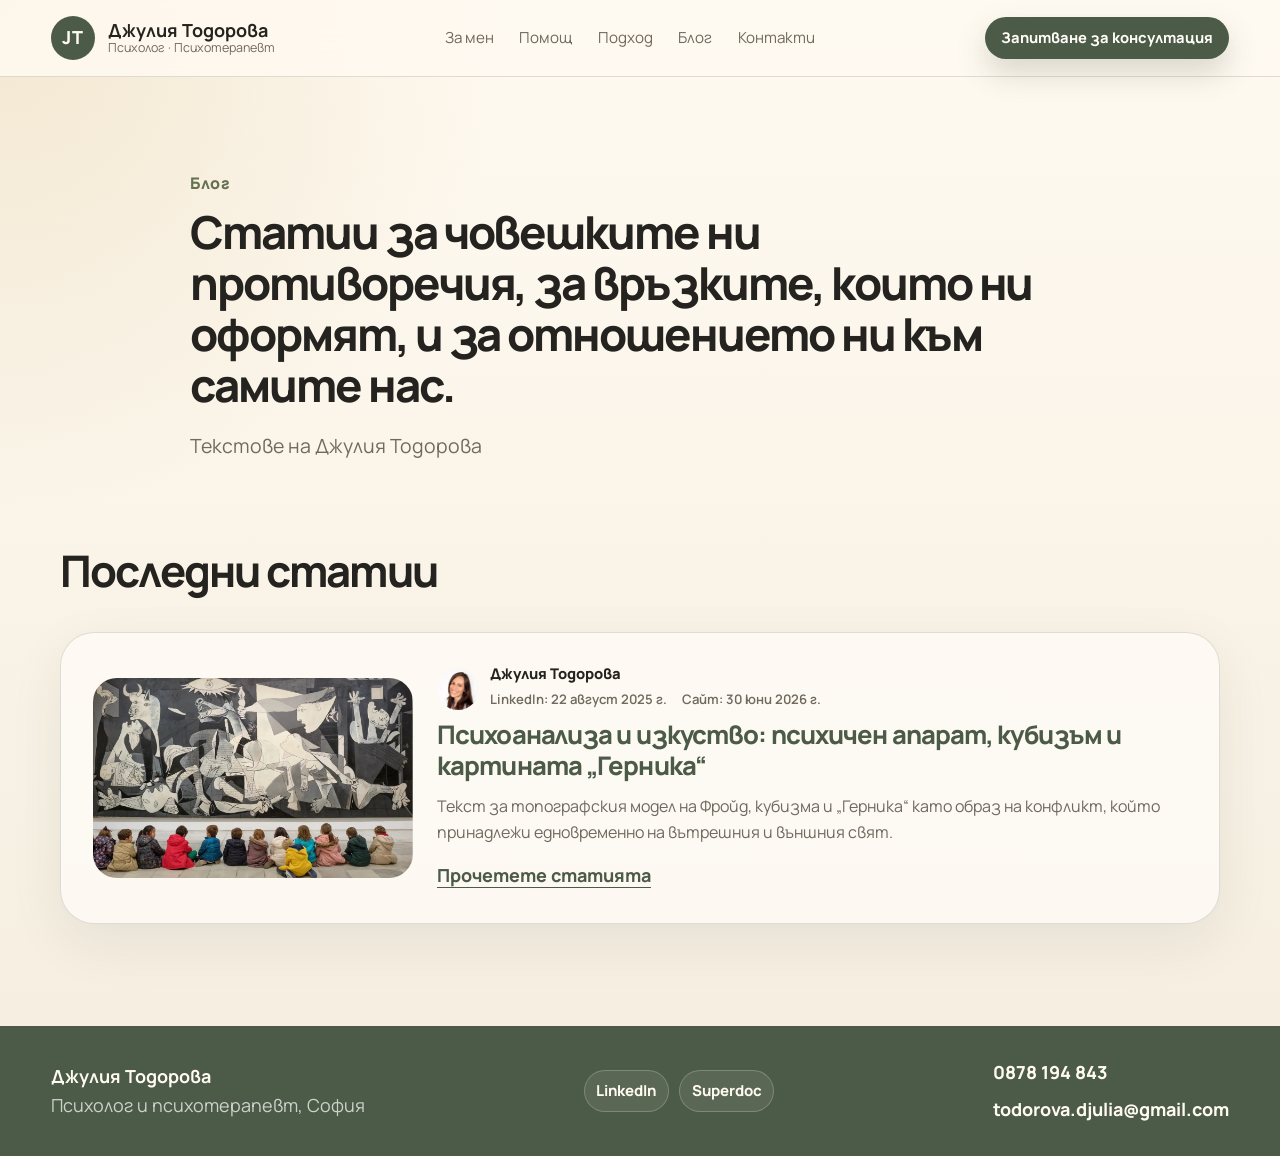
==== blog/index.html @ 46314ea3 "Add blog and first article" ====
<!doctype html>
<html lang="bg">
  <head>
    <meta charset="UTF-8" />
    <meta name="viewport" content="width=device-width, initial-scale=1.0" />
    <title>Блог | Джулия Тодорова</title>
    <meta
      name="description"
      content="Текстове на Джулия Тодорова за човешките ни противоречия, връзките, които ни оформят, и отношението ни към самите нас."
    />
    <meta name="robots" content="index, follow" />
    <meta name="theme-color" content="#e9deca" />
    <link rel="canonical" href="https://www.juliatodorova.bg/blog/" />

    <meta property="og:type" content="website" />
    <meta property="og:locale" content="bg_BG" />
    <meta property="og:site_name" content="Джулия Тодорова" />
    <meta property="og:url" content="https://www.juliatodorova.bg/blog/" />
    <meta property="og:title" content="Блог | Джулия Тодорова" />
    <meta
      property="og:description"
      content="Текстове на Джулия Тодорова за човешките ни противоречия, връзките, които ни оформят, и отношението ни към самите нас."
    />
    <meta property="og:image" content="https://www.juliatodorova.bg/assets/blog/guernica-children-featured.webp" />
    <meta property="og:image:alt" content="Деца пред картината Герника на Пабло Пикасо" />
    <meta name="twitter:card" content="summary_large_image" />

    <link rel="preconnect" href="https://fonts.googleapis.com" />
    <link rel="preconnect" href="https://fonts.gstatic.com" crossorigin />
    <link href="https://fonts.googleapis.com/css2?family=Manrope:wght@400;500;600;700;800&display=swap" rel="stylesheet" />
    <link rel="stylesheet" href="../styles.css?v=20260630-blog" />

    <script type="application/ld+json">
      {
        "@context": "https://schema.org",
        "@type": "CollectionPage",
        "@id": "https://www.juliatodorova.bg/blog/#webpage",
        "url": "https://www.juliatodorova.bg/blog/",
        "name": "Блог | Джулия Тодорова",
        "description": "Текстове на Джулия Тодорова за човешките ни противоречия, връзките, които ни оформят, и отношението ни към самите нас.",
        "isPartOf": {
          "@type": "WebSite",
          "name": "Джулия Тодорова",
          "url": "https://www.juliatodorova.bg/"
        }
      }
    </script>
  </head>

  <body>
    <a class="skip-link" href="#main">Към съдържанието</a>

    <header class="site-header" aria-label="Основна навигация">
      <a class="brand" href="/" aria-label="Начало">
        <span class="brand-mark">JT</span>
        <span>
          <strong>Джулия Тодорова</strong>
          <small>Психолог · Психотерапевт</small>
        </span>
      </a>

      <nav class="nav-links" aria-label="Навигация">
        <a href="/#za-men">За мен</a>
        <a href="/#pomosht">Помощ</a>
        <a href="/#podhod">Подход</a>
        <a href="/blog/" aria-current="page">Блог</a>
        <a href="/#kontakti">Контакти</a>
      </nav>

      <a class="btn btn-small" href="tel:+359878194843">Запитване за консултация</a>
    </header>

    <main id="main">
      <section class="section-shell blog-hero">
        <p class="eyebrow">Блог</p>
        <h1>Статии за човешките ни противоречия, за връзките, които ни оформят, и за отношението ни към самите нас.</h1>
        <p>
          Текстове на Джулия Тодорова
        </p>
      </section>

      <section class="section-shell blog-list-section" aria-label="Последни статии">
        <div class="section-heading">
          <h2>Последни статии</h2>
        </div>

        <article class="article-card">
          <a class="article-card-image" href="/blog/psihoanaliza-izkustvo-psihichen-aparat-kubizam-gernika/" aria-label="Психоанализа и изкуство: психичен апарат, кубизъм и картината Герника">
            <img
              src="../assets/blog/guernica-children-featured.webp"
              alt="Деца пред картината Герника на Пабло Пикасо"
              width="1200"
              height="779"
              loading="lazy"
            />
          </a>
          <div class="article-card-copy">
            <div class="article-card-byline">
              <img
                src="../assets/julia-todorova-razkazhimi.jpg"
                alt="Джулия Тодорова"
                width="800"
                height="1200"
                loading="lazy"
              />
              <div>
                <p>Джулия Тодорова</p>
                <span>LinkedIn: 22 август 2025 г.</span>
                <span>Сайт: 30 юни 2026 г.</span>
              </div>
            </div>
            <h3>
              <a href="/blog/psihoanaliza-izkustvo-psihichen-aparat-kubizam-gernika/">
                Психоанализа и изкуство: психичен апарат, кубизъм и картината „Герника“
              </a>
            </h3>
            <p>
              Текст за топографския модел на Фройд, кубизма и „Герника“ като образ
              на конфликт, който принадлежи едновременно на вътрешния и външния свят.
            </p>
            <a class="text-link" href="/blog/psihoanaliza-izkustvo-psihichen-aparat-kubizam-gernika/">Прочетете статията</a>
          </div>
        </article>
      </section>
    </main>

    <footer class="site-footer">
      <div>
        <strong>Джулия Тодорова</strong>
        <span>Психолог и психотерапевт, София</span>
      </div>

      <nav class="footer-social" aria-label="Профили на Джулия Тодорова">
        <a href="https://www.linkedin.com/in/julia-todorova-a5bbb656" target="_blank" rel="noopener" aria-label="LinkedIn профил на Джулия Тодорова">
          <span>LinkedIn</span>
        </a>
        <a href="https://superdoc.bg/lekar/dzhulia-todorova" target="_blank" rel="noopener" aria-label="Superdoc профил на Джулия Тодорова">
          <span>Superdoc</span>
        </a>
      </nav>

      <div class="footer-contact">
        <a href="tel:+359878194843" aria-label="Телефон 0878 194 843"><span>0878 194 843</span></a>
        <a href="mailto:todorova.djulia@gmail.com" aria-label="Имейл todorova.djulia@gmail.com"><span>todorova.djulia@gmail.com</span></a>
      </div>
    </footer>

    <a class="mobile-call" href="tel:+359878194843" aria-label="Запитване за консултация">Запитване за консултация</a>
  </body>
</html>
---- styles.css ----
:root {
  --cream: #f4eddf;
  --cream-2: #fffaf1;
  --beige: #e8ddca;
  --sage: #78866b;
  --sage-dark: #4c5b47;
  --olive: #657252;
  --gold: #c8a45d;
  --charcoal: #25231f;
  --muted: #70695e;
  --line: rgba(76, 91, 71, 0.18);
  --white: #fffdf8;
  --shadow: 0 24px 70px rgba(56, 48, 38, 0.14);
  --radius-xl: 34px;
  --radius-lg: 24px;
  --radius-md: 16px;
  font-family: Manrope, ui-sans-serif, system-ui, -apple-system, BlinkMacSystemFont, "Segoe UI", sans-serif;
}

* { box-sizing: border-box; }

html {
  scroll-behavior: smooth;
}

body {
  margin: 0;
  color: var(--charcoal);
  background:
    radial-gradient(circle at top left, rgba(200, 164, 93, 0.22), transparent 32rem),
    linear-gradient(180deg, var(--cream-2), var(--cream));
  font-size: 18px;
  line-height: 1.62;
}

img { max-width: 100%; display: block; }
a { color: inherit; }

.skip-link {
  position: absolute;
  left: -999px;
  top: 1rem;
  padding: .6rem 1rem;
  background: var(--charcoal);
  color: white;
  border-radius: 999px;
  z-index: 100;
}
.skip-link:focus { left: 1rem; }

.site-header {
  position: sticky;
  top: 0;
  z-index: 20;
  display: flex;
  align-items: center;
  justify-content: space-between;
  gap: 1.2rem;
  padding: 1rem clamp(1rem, 4vw, 3.5rem);
  background: rgba(255, 250, 241, 0.84);
  backdrop-filter: blur(18px);
  border-bottom: 1px solid var(--line);
}

.brand {
  display: inline-flex;
  align-items: center;
  gap: .8rem;
  text-decoration: none;
  min-width: max-content;
}

.brand-mark {
  width: 44px;
  height: 44px;
  display: grid;
  place-items: center;
  border-radius: 50%;
  background: var(--sage-dark);
  color: var(--cream-2);
  font-weight: 800;
  letter-spacing: .04em;
}

.brand strong,
.brand small {
  display: block;
  line-height: 1.2;
}
.brand small { color: var(--muted); font-size: .78rem; }

.nav-links {
  display: flex;
  gap: clamp(.8rem, 2vw, 1.8rem);
  color: var(--muted);
  font-size: .95rem;
}
.nav-links a {
  text-decoration: none;
}
.nav-links a:hover { color: var(--sage-dark); }

.section-shell {
  width: min(1160px, calc(100% - 2rem));
  margin: 0 auto;
}

.hero {
  display: grid;
  grid-template-columns: minmax(0, 1.04fr) minmax(320px, .86fr);
  column-gap: clamp(2rem, 6vw, 5rem);
  row-gap: 1.6rem;
  align-items: start;
  padding: clamp(3rem, 7vw, 6rem) 0 3rem;
}

.eyebrow {
  display: block;
  margin: 0 0 .85rem;
  color: var(--olive);
  font-weight: 800;
  letter-spacing: .045em;
  text-transform: none;
  font-size: 1rem;
  line-height: 1.3;
}

h1, h2, h3 {
  margin: 0;
  line-height: 1.12;
  letter-spacing: -0.045em;
}

h1 {
  max-width: 760px;
  font-size: clamp(1.85rem, 3.55vw, 3.35rem);
  font-weight: 760;
}

h2 {
  font-size: clamp(1.9rem, 3.4vw, 3rem);
  font-weight: 740;
}

h3 {
  font-size: clamp(1.32rem, 1.8vw, 1.58rem);
  line-height: 1.22;
  letter-spacing: -0.035em;
  font-weight: 760;
}

.hero-text {
  max-width: 680px;
  margin: 1.3rem 0 0;
  color: var(--muted);
  font-size: clamp(1.05rem, 1.75vw, 1.2rem);
  line-height: 1.58;
}

.hero-text p {
  margin: 0;
}

.hero-text p + p {
  margin-top: .85rem;
}

.hero-actions,
.contact-actions {
  display: flex;
  gap: .9rem;
  flex-wrap: wrap;
  align-items: center;
  margin-top: 2rem;
}

.btn {
  display: inline-flex;
  justify-content: center;
  align-items: center;
  min-height: 52px;
  padding: .85rem 1.25rem;
  border-radius: 999px;
  background: var(--sage-dark);
  color: var(--white);
  text-decoration: none;
  font-weight: 750;
  box-shadow: 0 14px 30px rgba(76, 91, 71, .22);
  transition: transform .2s ease, box-shadow .2s ease, background .2s ease;
}
.btn:hover {
  transform: translateY(-2px);
  background: #3f4d3b;
  box-shadow: 0 18px 40px rgba(76, 91, 71, .26);
}
.btn-small {
  min-height: 42px;
  padding: .55rem 1rem;
  font-size: .92rem;
}
.btn-ghost {
  background: rgba(255, 253, 248, .72);
  color: var(--sage-dark);
  border: 1px solid var(--line);
  box-shadow: none;
}
.btn-ghost:hover {
  background: var(--white);
  color: var(--sage-dark);
  border-color: rgba(76, 91, 71, .34);
}

.quick-info {
  grid-column: 1;
  grid-row: 2;
  display: grid;
  gap: .65rem;
  max-width: 620px;
  margin: 0;
  padding: 1.05rem 1.15rem;
  border-left: 3px solid var(--sage);
  border-radius: 0 var(--radius-lg) var(--radius-lg) 0;
  background: rgba(255, 253, 248, .48);
}
.quick-info div {
  display: grid;
  grid-template-columns: 135px 1fr;
  gap: 1rem;
  align-items: baseline;
}
.quick-info dt {
  color: var(--sage-dark);
  font-weight: 800;
  font-size: .86rem;
}
.quick-info dd {
  margin: 0;
  color: var(--muted);
  font-size: .96rem;
}
.hero-points {
  grid-column: 2;
  grid-row: 2;
  display: grid;
  gap: .55rem;
  width: min(100%, 430px);
  margin: 0 0 0 auto;
  padding: 0;
  list-style: none;
  color: var(--sage-dark);
  font-size: 1rem;
  font-weight: 760;
}
.hero-points li {
  display: inline-flex;
  align-items: center;
  gap: .45rem;
}
.hero-points li::before {
  content: "";
  width: .42rem;
  height: .42rem;
  border-radius: 50%;
  background: var(--gold);
}

.hero-media {
  grid-column: 2;
  grid-row: 1;
  position: relative;
  isolation: isolate;
  align-self: start;
  padding-top: clamp(3.15rem, 5vw, 4.6rem);
}
.hero-media::before {
  content: "";
  position: absolute;
  inset: 9% -8% -6% 12%;
  z-index: -1;
  border-radius: 44% 56% 48% 52%;
  background: linear-gradient(135deg, rgba(120, 134, 107, .32), rgba(200, 164, 93, .22));
}
.hero-media img,
.portrait-stack img,
.contact-card img {
  border-radius: var(--radius-xl);
  box-shadow: var(--shadow);
}
.hero-media img {
  width: min(100%, 430px);
  height: clamp(480px, 39vw, 540px);
  margin-left: auto;
  margin-top: clamp(-3.2rem, -3.8vw, -2.1rem);
  object-fit: cover;
  object-position: center top;
}
.split-section {
  display: grid;
  grid-template-columns: .82fr 1fr;
  gap: clamp(2rem, 6vw, 5rem);
  align-items: center;
  padding: clamp(4rem, 8vw, 7rem) 0;
}
.split-section.reverse { grid-template-columns: 1fr .82fr; }
.split-section p:not(.eyebrow) {
  color: var(--muted);
  font-size: clamp(1.03rem, 1.35vw, 1.16rem);
}

.portrait-stack img {
  width: 100%;
  aspect-ratio: 1 / 1.08;
}

.about-section {
  padding: clamp(4rem, 8vw, 7rem) 0;
}

.about-card {
  display: grid;
  gap: clamp(1.7rem, 3.2vw, 2.7rem);
  max-width: none;
  padding: clamp(1.6rem, 3vw, 2.6rem);
  border: 1px solid var(--line);
  border-radius: var(--radius-xl);
  background: rgba(255, 253, 248, .68);
  box-shadow: 0 18px 54px rgba(56, 48, 38, .08);
}

.about-copy {
  max-width: 840px;
}

.about-copy h2 {
  max-width: 760px;
  font-size: clamp(1.95rem, 3vw, 2.85rem);
}

.about-copy p:not(.eyebrow) {
  max-width: 780px;
  color: var(--muted);
  font-size: clamp(1rem, 1.18vw, 1.12rem);
}

.about-details {
  display: grid;
  gap: clamp(1.35rem, 2.5vw, 2rem);
  max-width: 980px;
  padding-top: .35rem;
}

.about-block {
  padding-top: clamp(1.2rem, 2vw, 1.65rem);
  border-top: 1px solid rgba(76, 91, 71, .16);
}

.about-details h3 {
  max-width: 760px;
  margin: 0;
  color: var(--sage-dark);
  font-size: clamp(1.12rem, 1.45vw, 1.32rem);
  line-height: 1.28;
  letter-spacing: -0.025em;
}

.about-details .check-list {
  margin-top: .9rem;
  gap: .68rem;
  max-width: 840px;
}

.about-details a {
  color: var(--sage-dark);
  font-weight: 760;
  text-decoration: none;
}

.check-list {
  display: grid;
  gap: .75rem;
  margin: 1.6rem 0 0;
  padding: 0;
  list-style: none;
}
.check-list li {
  position: relative;
  padding-left: 1.7rem;
  color: var(--muted);
}
.check-list li::before {
  content: "";
  position: absolute;
  left: 0;
  top: .6rem;
  width: .62rem;
  height: .62rem;
  border-radius: 50%;
  background: var(--gold);
}

.section-heading {
  max-width: 820px;
  margin-bottom: 2.3rem;
}
.section-heading.centered {
  margin-left: auto;
  margin-right: auto;
  text-align: center;
}
.section-heading p:not(.eyebrow) {
  color: var(--muted);
  font-size: clamp(1.05rem, 1.55vw, 1.22rem);
  line-height: 1.65;
}

.cards-grid {
  display: grid;
  grid-template-columns: repeat(3, 1fr);
  gap: 1rem;
}
.service-card,
.testimonial-card,
.quote-panel {
  padding: clamp(1.45rem, 2.2vw, 1.9rem);
  border-radius: var(--radius-lg);
  background: rgba(255, 253, 248, .68);
  border: 1px solid var(--line);
}
.service-card {
  min-height: 230px;
  transition: transform .2s ease, box-shadow .2s ease;
}
.service-card:hover {
  transform: translateY(-4px);
  box-shadow: 0 18px 46px rgba(56, 48, 38, .10);
}
.service-card h3 {
  color: var(--sage-dark);
  max-width: 92%;
}
.service-card p {
  color: var(--muted);
  margin: 1rem 0 0;
  font-size: 1rem;
  line-height: 1.58;
}

.support-section {
  padding-top: clamp(4rem, 8vw, 7rem);
}
.support-section .section-heading {
  max-width: 980px;
}
.support-map {
  display: flex;
  flex-wrap: wrap;
  justify-content: center;
  gap: .75rem;
  width: 100%;
  margin: 0;
  padding: clamp(1.1rem, 2vw, 1.5rem);
  list-style: none;
  border: 1px solid var(--line);
  border-radius: var(--radius-xl);
  background:
    radial-gradient(circle at 18% 10%, rgba(255, 250, 241, .36), transparent 28rem),
    linear-gradient(135deg, rgba(120, 134, 107, .32), rgba(76, 91, 71, .2));
}
.support-map li {
  display: inline-flex;
  align-items: center;
  min-height: 44px;
  padding: .62rem .95rem;
  border: 1px solid rgba(76, 91, 71, .16);
  border-radius: 999px;
  background: rgba(255, 253, 248, .74);
  color: var(--sage-dark);
  font-weight: 400;
  line-height: 1.25;
  box-shadow: 0 10px 28px rgba(56, 48, 38, .06);
}
.support-map li:nth-child(3n) {
  background: rgba(244, 237, 223, .72);
}
.support-map li:nth-child(4n) {
  color: var(--charcoal);
}
.support-map li:nth-child(5n) {
  border-color: rgba(200, 164, 93, .34);
}

.approach-section {
  margin: clamp(4rem, 8vw, 7rem) 0 0;
  padding: clamp(4rem, 7vw, 6.5rem) 0;
  background: linear-gradient(135deg, rgba(76, 91, 71, .10), rgba(200, 164, 93, .13));
  border-block: 1px solid var(--line);
}
.approach-card {
  display: grid;
  grid-template-columns: minmax(0, .86fr) minmax(0, 1.14fr);
  gap: clamp(2rem, 5vw, 4.5rem);
  align-items: start;
}
.approach-heading {
  position: sticky;
  top: 6rem;
}
.approach-heading h2 {
  max-width: 650px;
  font-size: clamp(2rem, 3.2vw, 3.2rem);
}
.approach-quote {
  position: relative;
  margin-top: 1.45rem;
  padding: clamp(1.55rem, 2.4vw, 2.15rem);
  border-radius: var(--radius-lg);
  background: var(--sage-dark);
  color: var(--cream-2);
  box-shadow: 0 18px 46px rgba(56, 48, 38, .12);
}
.approach-quote::before {
  content: "“";
  position: absolute;
  top: .45rem;
  left: 1rem;
  color: rgba(255, 250, 241, .24);
  font-size: 3.2rem;
  line-height: 1;
  font-weight: 800;
}
.approach-quote blockquote {
  position: relative;
  margin: 0;
  font-size: clamp(1.08rem, 1.35vw, 1.28rem);
  font-weight: 600;
  line-height: 1.52;
  letter-spacing: -0.018em;
}
.approach-copy {
  display: grid;
  gap: 1rem;
  max-width: 760px;
  padding: clamp(1.2rem, 2vw, 1.8rem);
  border: 1px solid rgba(76, 91, 71, .14);
  border-radius: var(--radius-xl);
  background: rgba(255, 253, 248, .52);
}
.approach-copy p {
  margin: 0;
  color: var(--muted);
  font-size: clamp(1rem, 1.12vw, 1.1rem);
  line-height: 1.72;
}

.testimonials-section { padding: clamp(4rem, 8vw, 7rem) 0; }
.note { font-size: .92rem; opacity: .78; }
.testimonial-grid {
  display: grid;
  grid-template-columns: repeat(4, 1fr);
  gap: 1rem;
}
.testimonial-card {
  position: relative;
  padding-top: 2.4rem;
}
.testimonial-card::before {
  content: "“";
  position: absolute;
  top: .5rem;
  left: 1.15rem;
  font-family: Manrope, sans-serif;
  font-size: 3.5rem;
  line-height: 1;
  color: rgba(120, 134, 107, .28);
}
.testimonial-card p {
  color: var(--muted);
  margin-top: 0;
  font-size: 1rem;
  line-height: 1.58;
}
.testimonial-card strong {
  color: var(--sage-dark);
  font-size: 1.08rem;
}

.contact-section { padding-bottom: 4rem; }
.contact-card {
  display: grid;
  grid-template-columns: 1fr;
  gap: 1.4rem;
  align-items: start;
  padding: clamp(1rem, 3vw, 2rem);
  border: 1px solid var(--line);
  border-radius: calc(var(--radius-xl) + 10px);
  background: rgba(255, 253, 248, .72);
  box-shadow: var(--shadow);
}
.cabinet-photo {
  margin: 0;
}
.contact-card .cabinet-photo img {
  width: 100%;
  height: auto;
  object-fit: initial;
  background: transparent;
}
.text-link {
  color: var(--sage-dark);
  font-weight: 750;
  text-underline-offset: .25em;
}
.contact-details {
  margin-top: 1.5rem;
  color: var(--muted);
}
.contact-details p { margin: .45rem 0; }
.external-links {
  display: flex;
  gap: 1rem;
  flex-wrap: wrap;
  margin-top: 1.25rem;
}
.external-links a {
  color: var(--sage-dark);
  font-weight: 750;
  text-decoration: none;
  transition: font-weight .18s ease, color .18s ease;
}
.external-links a:hover {
  color: var(--charcoal);
  font-weight: 850;
}

.map-wrap {
  margin-top: 1.2rem;
  overflow: hidden;
  border-radius: var(--radius-xl);
  border: 1px solid var(--line);
  min-height: 370px;
  background: var(--beige);
}
.map-wrap iframe {
  width: 100%;
  min-height: 370px;
  border: 0;
  display: block;
}

.blog-hero {
  max-width: 900px;
  padding: clamp(3.5rem, 8vw, 6rem) 0 clamp(2.5rem, 5vw, 4rem);
}
.blog-hero h1 {
  max-width: 860px;
}
.blog-hero p:not(.eyebrow) {
  max-width: 760px;
  color: var(--muted);
  font-size: clamp(1.05rem, 1.55vw, 1.22rem);
  line-height: 1.68;
}
.blog-list-section {
  padding-bottom: clamp(4rem, 8vw, 7rem);
}
.article-card {
  display: grid;
  grid-template-columns: minmax(220px, 320px) minmax(0, 1fr);
  gap: 1.5rem;
  align-items: center;
  padding: clamp(1.35rem, 2.5vw, 2rem);
  border: 1px solid var(--line);
  border-radius: var(--radius-xl);
  background: rgba(255, 253, 248, .72);
  box-shadow: 0 18px 54px rgba(56, 48, 38, .08);
}
.article-card-image {
  display: block;
  overflow: hidden;
  border-radius: var(--radius-lg);
  background: var(--beige);
}
.article-card-image img {
  display: block;
  width: 100%;
  aspect-ratio: 16 / 10;
  height: auto;
  object-fit: cover;
}
.article-card-copy .text-link {
  display: inline-flex;
  margin-top: 1rem;
}
.article-card h3 {
  max-width: 820px;
  margin-top: .45rem;
  color: var(--sage-dark);
  font-size: clamp(1.28rem, 2vw, 1.72rem);
}
.article-card h3 a {
  text-decoration: none;
}
.article-card p {
  max-width: 760px;
  margin: .75rem 0 0;
  color: var(--muted);
  font-size: 1rem;
  line-height: 1.62;
}
.article-card-byline {
  display: flex;
  align-items: center;
  gap: .7rem;
  color: var(--muted);
}
.article-card-byline img {
  width: 42px;
  height: 42px;
  flex: 0 0 auto;
  border-radius: 50%;
  object-fit: cover;
  object-position: 50% 18%;
  background: var(--cream-2);
}
.article-card-byline p {
  margin: 0;
  color: var(--charcoal);
  font-size: .92rem;
  line-height: 1.2;
  font-weight: 800;
}
.article-card-byline span {
  display: inline-block;
  margin: .15rem .65rem 0 0;
  color: var(--muted);
  font-size: .82rem;
  line-height: 1.25;
  font-weight: 620;
}

.article-layout {
  max-width: 940px;
  padding: clamp(2.2rem, 6vw, 4.5rem) 0 clamp(4rem, 8vw, 7rem);
}
.breadcrumb {
  display: flex;
  gap: .5rem;
  align-items: center;
  margin-bottom: 2rem;
  color: var(--muted);
  font-size: .94rem;
}
.breadcrumb a {
  color: var(--sage-dark);
  font-weight: 760;
  text-decoration: none;
}
.article-header {
  padding-bottom: clamp(2rem, 5vw, 3.5rem);
  border-bottom: 1px solid var(--line);
}
.article-header h1 {
  max-width: 920px;
}
.article-byline {
  display: flex;
  align-items: center;
  gap: .75rem;
  margin-top: clamp(1rem, 2vw, 1.45rem);
  color: var(--muted);
}
.article-byline img {
  width: 48px;
  height: 48px;
  flex: 0 0 auto;
  border-radius: 50%;
  object-fit: cover;
  object-position: 50% 18%;
  background: var(--cream-2);
  box-shadow: 0 8px 22px rgba(56, 48, 38, .1);
}
.article-byline p {
  margin: 0;
  color: var(--charcoal);
  font-size: .98rem;
  line-height: 1.2;
  font-weight: 820;
}
.article-byline span {
  display: inline-block;
  margin: .18rem .7rem 0 0;
  color: var(--muted);
  font-size: .84rem;
  line-height: 1.28;
  font-weight: 620;
}
.article-featured {
  margin: clamp(1.8rem, 4vw, 3rem) 0 0;
}
.article-featured img {
  display: block;
  width: 100%;
  height: auto;
  border-radius: var(--radius-xl);
  box-shadow: 0 18px 54px rgba(56, 48, 38, .12);
}
.article-featured figcaption {
  margin-top: .75rem;
  color: var(--muted);
  font-size: .9rem;
  line-height: 1.5;
}
.article-featured figcaption a {
  color: var(--sage-dark);
  font-weight: 760;
  text-decoration: none;
}
.article-body {
  padding-top: clamp(2rem, 5vw, 3.5rem);
}
.article-body p,
.article-body li {
  color: var(--muted);
  font-size: clamp(1.02rem, 1.2vw, 1.12rem);
  line-height: 1.78;
}
.article-body p {
  margin: 0;
}
.article-body p + p {
  margin-top: 1rem;
}
.article-body h2 {
  margin: clamp(2.6rem, 5vw, 4rem) 0 1rem;
  color: var(--sage-dark);
  font-size: clamp(1.55rem, 2.6vw, 2.25rem);
  letter-spacing: -0.035em;
}
.article-body a {
  color: var(--sage-dark);
  font-weight: 760;
  text-underline-offset: .25em;
}
.article-figure {
  max-width: 620px;
  margin: clamp(1.8rem, 4vw, 3rem) auto;
}
.article-figure-wide {
  max-width: 940px;
}
.article-figure img {
  width: 100%;
  height: auto;
  border-radius: var(--radius-lg);
  box-shadow: 0 18px 54px rgba(56, 48, 38, .12);
}
.article-figure figcaption {
  margin-top: .7rem;
  color: var(--muted);
  font-size: .9rem;
  line-height: 1.5;
}
.article-figure figcaption a {
  color: var(--sage-dark);
  font-weight: 760;
  text-decoration: none;
}
.article-note {
  margin: clamp(2rem, 4vw, 3rem) 0 0;
  padding: clamp(1rem, 2vw, 1.35rem);
  border-left: 3px solid var(--gold);
  border-radius: 0 var(--radius-lg) var(--radius-lg) 0;
  background: rgba(255, 253, 248, .62);
}
.sources-list {
  display: grid;
  gap: .7rem;
  margin: 0;
  padding-left: 1.35rem;
}
.article-author {
  display: grid;
  grid-template-columns: 120px 1fr;
  gap: 1.25rem;
  align-items: center;
  margin-top: clamp(3rem, 6vw, 5rem);
  padding: clamp(1.15rem, 2.5vw, 1.8rem);
  border: 1px solid var(--line);
  border-radius: var(--radius-xl);
  background: rgba(255, 253, 248, .72);
  box-shadow: 0 18px 54px rgba(56, 48, 38, .08);
}
.article-author img {
  width: 120px;
  height: 120px;
  border-radius: 50%;
  object-fit: cover;
  object-position: 50% 16%;
  background: var(--cream-2);
}
.article-author h2 {
  font-size: clamp(1.45rem, 2vw, 1.85rem);
}
.article-author p {
  max-width: 620px;
  margin: .55rem 0 1rem;
  color: var(--muted);
  font-size: 1rem;
  line-height: 1.62;
}

.site-footer {
  display: flex;
  justify-content: space-between;
  gap: 1rem;
  align-items: center;
  padding: 2rem clamp(1rem, 4vw, 3.5rem);
  background: var(--sage-dark);
  color: var(--cream-2);
}
.site-footer span { display: block; color: rgba(255,255,255,.72); }
.site-footer a { color: var(--cream-2); font-weight: 750; }
.footer-contact {
  display: grid;
  gap: .48rem;
  min-width: max-content;
}
.footer-contact a {
  display: inline-flex;
  align-items: center;
  gap: .55rem;
  text-decoration: none;
}
.footer-contact svg {
  width: 1.05rem;
  height: 1.05rem;
  fill: currentColor;
  opacity: .88;
}
.footer-contact span {
  color: var(--cream-2);
}
.footer-social {
  display: flex;
  gap: .65rem;
  align-items: center;
  flex-wrap: wrap;
}
.footer-social a {
  display: inline-flex;
  align-items: center;
  gap: .45rem;
  min-height: 42px;
  padding: .48rem .72rem;
  border: 1px solid rgba(255, 250, 241, .22);
  border-radius: 999px;
  background: rgba(255, 250, 241, .08);
  text-decoration: none;
}
.footer-social a:hover {
  background: rgba(255, 250, 241, .14);
}
.footer-social svg {
  width: 1.1rem;
  height: 1.1rem;
  fill: currentColor;
}
.footer-social span {
  color: var(--cream-2);
  font-size: .94rem;
}

.mobile-call { display: none; }

@media (max-width: 980px) {
  .nav-links { display: none; }
  .hero,
  .split-section,
  .split-section.reverse,
  .contact-card {
    grid-template-columns: 1fr;
  }
  .hero { padding-top: 2.5rem; }
  .hero-copy,
  .hero-media,
  .quick-info,
  .hero-points {
    grid-column: 1;
    grid-row: auto;
  }
  .quick-info {
    max-width: none;
  }
  .about-copy,
  .about-details { max-width: none; }
  .cards-grid { grid-template-columns: 1fr 1fr; }
  .testimonial-grid { grid-template-columns: 1fr 1fr; }
  .approach-card { grid-template-columns: 1fr; }
  .approach-heading { position: static; }
  .approach-copy { max-width: none; }
  .article-card { grid-template-columns: 1fr; }
}

@media (max-width: 640px) {
  body { font-size: 16.5px; padding-bottom: 76px; }
  .site-header { padding: .72rem 1rem; }
  .site-header > .btn { display: none; }
  .brand small { display: none; }
  .brand-mark { width: 40px; height: 40px; }
  .section-shell { width: min(100% - 1rem, 1160px); }
  h1 { font-size: clamp(1.9rem, 10vw, 2.9rem); }
  .eyebrow { font-size: .94rem; }
  .cards-grid,
  .testimonial-grid { grid-template-columns: 1fr; }
  .support-map { justify-content: flex-start; padding: 1rem; }
  .support-map li { width: 100%; justify-content: flex-start; border-radius: 18px; }
  .quick-info div { grid-template-columns: 1fr; gap: .1rem; }
  .hero-media {
    padding-top: 0;
  }
  .hero-media img {
    width: 100%;
    height: auto;
    margin-top: 0;
    aspect-ratio: 1 / 1.05;
  }
  .hero-points {
    width: 100%;
    margin-left: 0;
  }

  .split-section,
  .about-section { padding: 3.5rem 0; }
  .about-card { padding: 1.1rem; }
  .about-copy h2 { font-size: clamp(1.85rem, 9vw, 2.75rem); }
  .about-block { padding-top: 1rem; }
  .about-details h3 { font-size: clamp(1.08rem, 5.8vw, 1.25rem); }
  .approach-section { padding: 3.5rem 0; }
  .approach-heading h2 { font-size: clamp(1.85rem, 9vw, 2.75rem); }
  .approach-copy { padding: 1rem; }
  .service-card { min-height: auto; }
  .contact-card { padding: .7rem; }
  .contact-card > div { padding: .8rem; }
  .site-footer { flex-direction: column; align-items: flex-start; padding-bottom: 2.2rem; }
  .footer-social,
  .footer-contact { width: 100%; min-width: 0; }
  .blog-hero { padding-top: 2.5rem; }
  .article-layout { padding-top: 2rem; }
  .article-byline { align-items: center; }
  .article-author {
    grid-template-columns: 1fr;
    text-align: left;
  }
  .article-author img {
    width: 96px;
    height: 96px;
  }
  .mobile-call {
    position: fixed;
    left: 1rem;
    right: 1rem;
    bottom: 1rem;
    z-index: 50;
    display: flex;
    justify-content: center;
    align-items: center;
    min-height: 54px;
    border-radius: 999px;
    background: var(--sage-dark);
    color: var(--white);
    text-decoration: none;
    font-weight: 850;
    box-shadow: 0 14px 40px rgba(37, 35, 31, .28);
  }
}
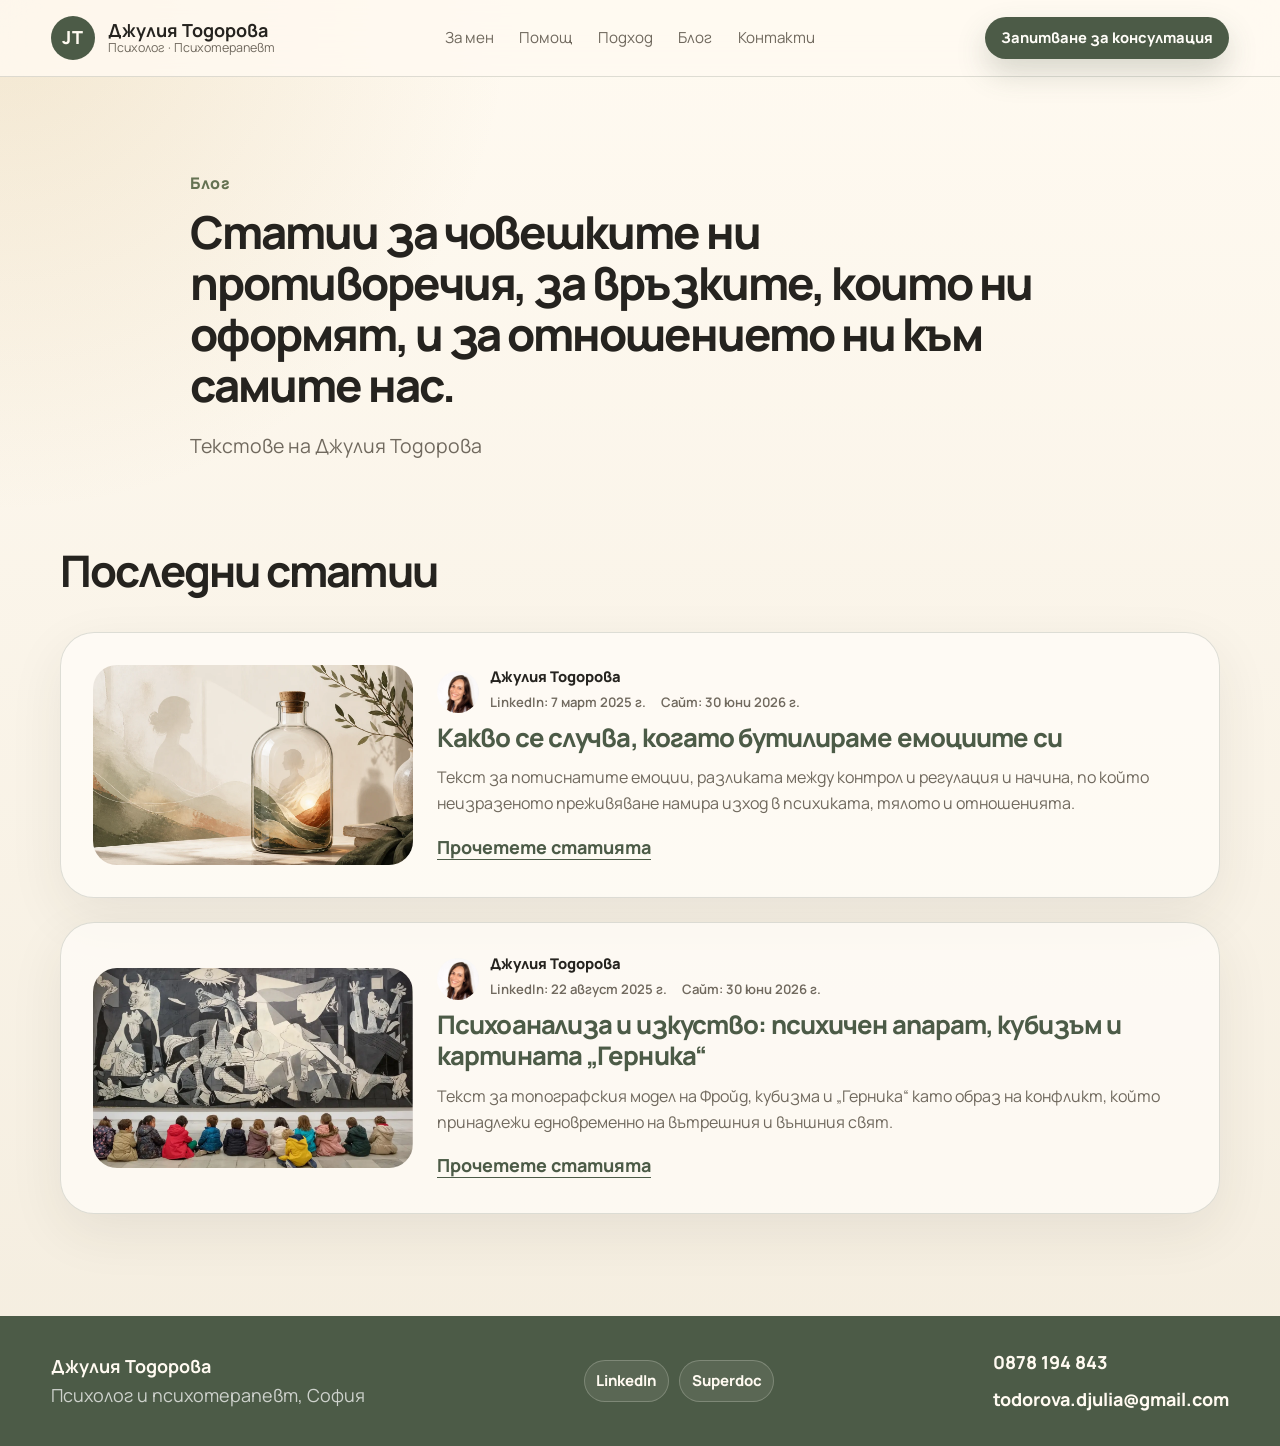
==== commit 7240bb5d: "Publish bottled emotions article" ====
--- a/blog/index.html
+++ b/blog/index.html
@@ -21,14 +21,14 @@
       property="og:description"
       content="Текстове на Джулия Тодорова за човешките ни противоречия, връзките, които ни оформят, и отношението ни към самите нас."
     />
-    <meta property="og:image" content="https://www.juliatodorova.bg/assets/blog/guernica-children-featured.webp" />
-    <meta property="og:image:alt" content="Деца пред картината Герника на Пабло Пикасо" />
+    <meta property="og:image" content="https://www.juliatodorova.bg/assets/blog/bottled-emotions-featured.webp" />
+    <meta property="og:image:alt" content="Илюстрация на бутилирани емоции в топла психологическа арт стилистика" />
     <meta name="twitter:card" content="summary_large_image" />
 
     <link rel="preconnect" href="https://fonts.googleapis.com" />
     <link rel="preconnect" href="https://fonts.gstatic.com" crossorigin />
     <link href="https://fonts.googleapis.com/css2?family=Manrope:wght@400;500;600;700;800&display=swap" rel="stylesheet" />
-    <link rel="stylesheet" href="../styles.css?v=20260630-blog" />
+    <link rel="stylesheet" href="../styles.css?v=20260630-mobile-nav" />
 
     <script type="application/ld+json">
       {
@@ -68,6 +68,22 @@
       </nav>
 
       <a class="btn btn-small" href="tel:+359878194843">Запитване за консултация</a>
+
+      <details class="mobile-menu">
+        <summary aria-label="Отваряне на менюто">
+          <span></span>
+          <span></span>
+          <span></span>
+        </summary>
+        <nav class="mobile-menu-panel" aria-label="Мобилна навигация">
+          <a href="/#za-men">За мен</a>
+          <a href="/#pomosht">Помощ</a>
+          <a href="/#podhod">Подход</a>
+          <a href="/blog/" aria-current="page">Блог</a>
+          <a href="/#kontakti">Контакти</a>
+          <a class="mobile-menu-cta" href="tel:+359878194843">Запитване за консултация</a>
+        </nav>
+      </details>
     </header>
 
     <main id="main">
@@ -83,6 +99,45 @@
         <div class="section-heading">
           <h2>Последни статии</h2>
         </div>
+
+        <article class="article-card">
+          <a class="article-card-image" href="/blog/kakvo-se-sluchva-kogato-butilirame-emociite-si/" aria-label="Какво се случва, когато бутилираме емоциите си">
+            <img
+              src="../assets/blog/bottled-emotions-featured.webp"
+              alt="Илюстрация на бутилирани емоции в топла психологическа арт стилистика"
+              width="1400"
+              height="788"
+              loading="lazy"
+            />
+          </a>
+          <div class="article-card-copy">
+            <div class="article-card-byline">
+              <img
+                src="../assets/julia-todorova-razkazhimi.jpg"
+                alt="Джулия Тодорова"
+                width="800"
+                height="1200"
+                loading="lazy"
+              />
+              <div>
+                <p>Джулия Тодорова</p>
+                <span>LinkedIn: 7 март 2025 г.</span>
+                <span>Сайт: 30 юни 2026 г.</span>
+              </div>
+            </div>
+            <h3>
+              <a href="/blog/kakvo-se-sluchva-kogato-butilirame-emociite-si/">
+                Какво се случва, когато бутилираме емоциите си
+              </a>
+            </h3>
+            <p>
+              Текст за потиснатите емоции, разликата между контрол и регулация и начина,
+              по който неизразеното преживяване намира изход в психиката, тялото и
+              отношенията.
+            </p>
+            <a class="text-link" href="/blog/kakvo-se-sluchva-kogato-butilirame-emociite-si/">Прочетете статията</a>
+          </div>
+        </article>
 
         <article class="article-card">
           <a class="article-card-image" href="/blog/psihoanaliza-izkustvo-psihichen-aparat-kubizam-gernika/" aria-label="Психоанализа и изкуство: психичен апарат, кубизъм и картината Герника">
--- a/styles.css
+++ b/styles.css
@@ -100,6 +100,90 @@
 }
 .nav-links a:hover { color: var(--sage-dark); }
 
+.mobile-menu {
+  position: relative;
+  display: none;
+}
+
+.mobile-menu summary {
+  width: 44px;
+  height: 44px;
+  display: grid;
+  place-items: center;
+  gap: 4px;
+  padding: 11px;
+  border: 1px solid var(--line);
+  border-radius: 50%;
+  background: rgba(255, 253, 248, .82);
+  color: var(--sage-dark);
+  cursor: pointer;
+  list-style: none;
+  box-shadow: 0 12px 28px rgba(56, 48, 38, .1);
+}
+
+.mobile-menu summary::-webkit-details-marker {
+  display: none;
+}
+
+.mobile-menu summary span {
+  width: 19px;
+  height: 2px;
+  border-radius: 999px;
+  background: currentColor;
+  transition: transform .18s ease, opacity .18s ease;
+}
+
+.mobile-menu[open] summary span:nth-child(1) {
+  transform: translateY(6px) rotate(45deg);
+}
+
+.mobile-menu[open] summary span:nth-child(2) {
+  opacity: 0;
+}
+
+.mobile-menu[open] summary span:nth-child(3) {
+  transform: translateY(-6px) rotate(-45deg);
+}
+
+.mobile-menu-panel {
+  position: absolute;
+  top: calc(100% + .7rem);
+  right: 0;
+  width: min(84vw, 320px);
+  display: grid;
+  gap: .25rem;
+  padding: .75rem;
+  border: 1px solid var(--line);
+  border-radius: var(--radius-md);
+  background: var(--cream-2);
+  box-shadow: var(--shadow);
+}
+
+.mobile-menu-panel a {
+  display: flex;
+  align-items: center;
+  min-height: 44px;
+  padding: .62rem .75rem;
+  border-radius: 12px;
+  color: var(--muted);
+  text-decoration: none;
+  font-size: .98rem;
+  font-weight: 760;
+}
+
+.mobile-menu-panel a:hover,
+.mobile-menu-panel a[aria-current="page"] {
+  background: rgba(76, 91, 71, .1);
+  color: var(--sage-dark);
+}
+
+.mobile-menu-panel .mobile-menu-cta {
+  justify-content: center;
+  margin-top: .35rem;
+  background: var(--sage-dark);
+  color: var(--white);
+}
+
 .section-shell {
   width: min(1160px, calc(100% - 2rem));
   margin: 0 auto;
@@ -674,6 +758,9 @@
   background: rgba(255, 253, 248, .72);
   box-shadow: 0 18px 54px rgba(56, 48, 38, .08);
 }
+.article-card + .article-card {
+  margin-top: 1.5rem;
+}
 .article-card-image {
   display: block;
   overflow: hidden;
@@ -974,6 +1061,7 @@
 
 @media (max-width: 980px) {
   .nav-links { display: none; }
+  .mobile-menu { display: block; }
   .hero,
   .split-section,
   .split-section.reverse,
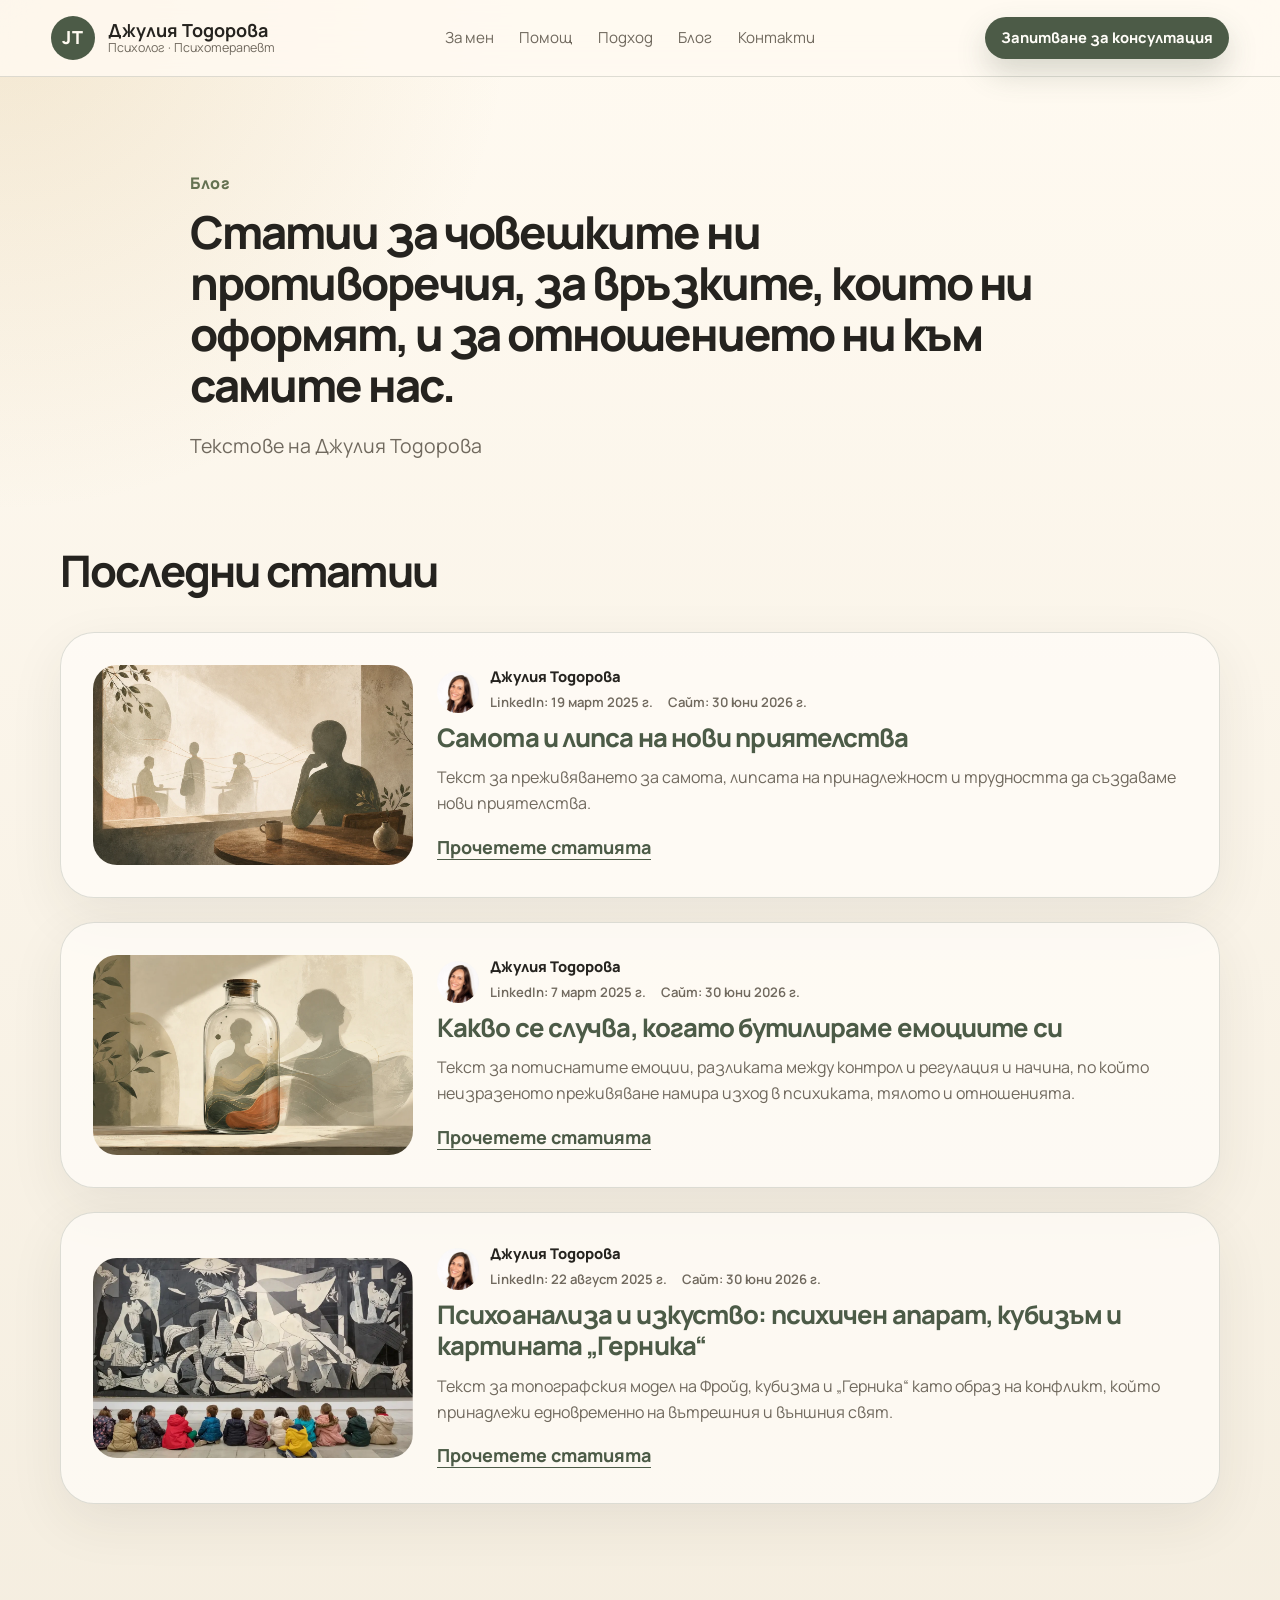
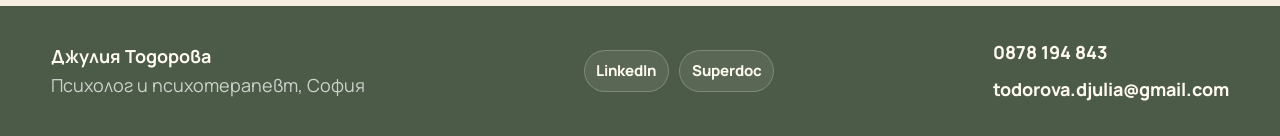
==== commit fe1e9c84: "Publish loneliness and friendship article" ====
--- a/blog/index.html
+++ b/blog/index.html
@@ -21,8 +21,8 @@
       property="og:description"
       content="Текстове на Джулия Тодорова за човешките ни противоречия, връзките, които ни оформят, и отношението ни към самите нас."
     />
-    <meta property="og:image" content="https://www.juliatodorova.bg/assets/blog/bottled-emotions-featured.webp" />
-    <meta property="og:image:alt" content="Илюстрация на бутилирани емоции в топла психологическа арт стилистика" />
+    <meta property="og:image" content="https://www.juliatodorova.bg/assets/blog/loneliness-friendships-featured.webp" />
+    <meta property="og:image:alt" content="Илюстрация за самота и търсене на нови приятелства" />
     <meta name="twitter:card" content="summary_large_image" />
 
     <link rel="preconnect" href="https://fonts.googleapis.com" />
@@ -99,6 +99,44 @@
         <div class="section-heading">
           <h2>Последни статии</h2>
         </div>
+
+        <article class="article-card">
+          <a class="article-card-image" href="/blog/samota-i-lipsa-na-novi-priyatelstva/" aria-label="Самота и липса на нови приятелства">
+            <img
+              src="../assets/blog/loneliness-friendships-featured.webp"
+              alt="Илюстрация за самота и търсене на нови приятелства"
+              width="1400"
+              height="788"
+              loading="lazy"
+            />
+          </a>
+          <div class="article-card-copy">
+            <div class="article-card-byline">
+              <img
+                src="../assets/julia-todorova-razkazhimi.jpg"
+                alt="Джулия Тодорова"
+                width="800"
+                height="1200"
+                loading="lazy"
+              />
+              <div>
+                <p>Джулия Тодорова</p>
+                <span>LinkedIn: 19 март 2025 г.</span>
+                <span>Сайт: 30 юни 2026 г.</span>
+              </div>
+            </div>
+            <h3>
+              <a href="/blog/samota-i-lipsa-na-novi-priyatelstva/">
+                Самота и липса на нови приятелства
+              </a>
+            </h3>
+            <p>
+              Текст за преживяването за самота, липсата на принадлежност и трудността
+              да създаваме нови приятелства.
+            </p>
+            <a class="text-link" href="/blog/samota-i-lipsa-na-novi-priyatelstva/">Прочетете статията</a>
+          </div>
+        </article>
 
         <article class="article-card">
           <a class="article-card-image" href="/blog/kakvo-se-sluchva-kogato-butilirame-emociite-si/" aria-label="Какво се случва, когато бутилираме емоциите си">
